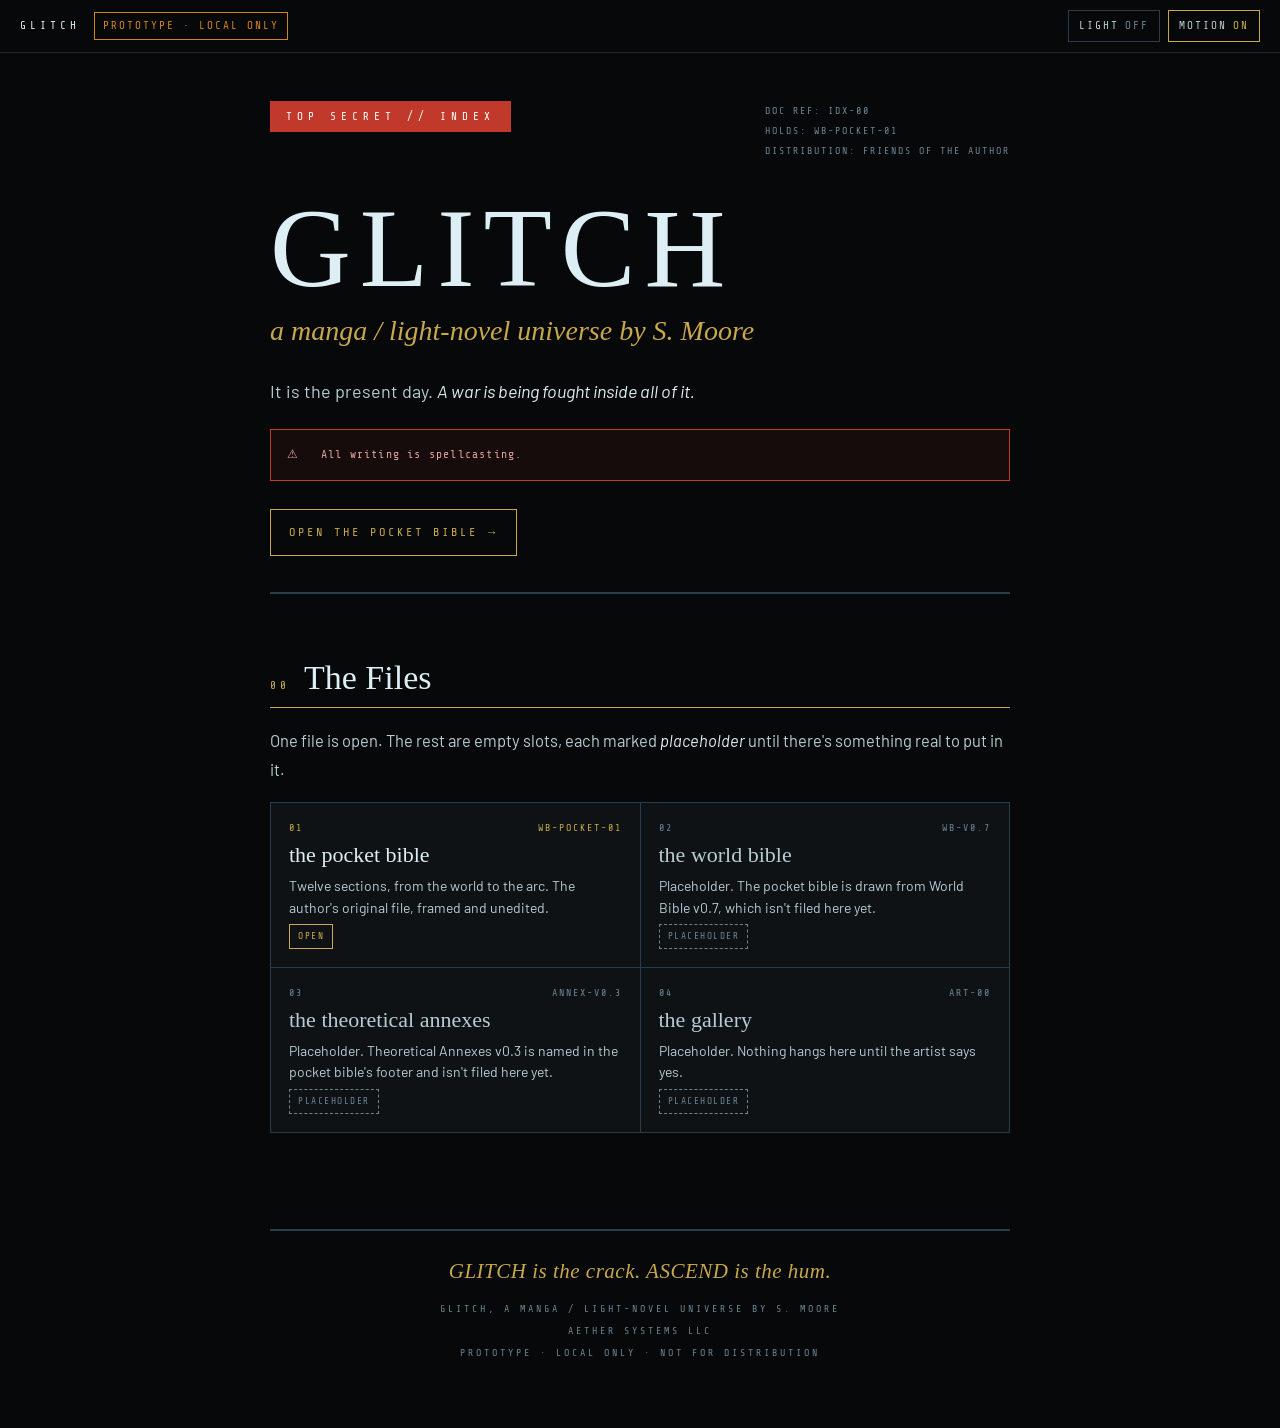
==== index.html @ b1cb136a "Add the landing page and the reader frame A static site with no build step: a dossier-style landing " ====
<!doctype html>
<html lang="en" data-theme="dark">
<head>
<meta charset="utf-8">
<meta name="viewport" content="width=device-width, initial-scale=1, viewport-fit=cover">
<!-- prototype: keep out of search engines until the author says otherwise -->
<meta name="robots" content="noindex, nofollow">
<title>GLITCH</title>
<meta name="description" content="GLITCH, a manga / light-novel universe by S. Moore. Prototype, local only.">
<meta name="author" content="S. Moore">
<meta name="theme-color" content="#060809">
<link rel="icon" type="image/svg+xml" href="assets/icon.svg">
<script src="assets/js/boot.js"></script>
<link rel="preconnect" href="https://fonts.googleapis.com">
<link rel="preconnect" href="https://fonts.gstatic.com" crossorigin>
<link rel="stylesheet" href="https://fonts.googleapis.com/css2?family=Share+Tech+Mono&family=IM+Fell+English:ital@0;1&family=Barlow:wght@300;400;500;600&display=swap">
<link rel="stylesheet" href="assets/css/site.css">
<script type="module" src="assets/js/settings.js"></script>
<script type="module" src="assets/js/shelf.js"></script>
</head>
<body>
<a class="skip" href="#files-section">skip to the files</a>

<header class="bar">
  <span class="bar-home">GLITCH</span>
  <span class="stamp">prototype · local only</span>
  <div class="bar-end">
    <button type="button" class="switch" data-setting="theme" aria-pressed="false">light <span class="state" aria-hidden="true">off</span></button>
    <button type="button" class="switch" data-setting="motion" aria-pressed="true">motion <span class="state" aria-hidden="true">on</span></button>
  </div>
</header>

<main class="wrap" id="main">

  <div class="cover">
    <div class="cover-top">
      <div class="band">Top Secret // Index</div>
      <div class="meta">Doc ref: IDX-00<br>Holds: WB-POCKET-01<br>Distribution: friends of the author</div>
    </div>
    <h1 class="glitch">GLITCH<span class="ghost a" aria-hidden="true">GLITCH</span><span class="ghost b" aria-hidden="true">GLITCH</span></h1>
    <p class="byline">a manga / light-novel universe by S. Moore</p>
    <p class="lede">It is the present day. <em>A war is being fought inside all of it.</em></p>
    <p class="warn">⚠ &nbsp; All writing is spellcasting.</p>
    <a class="door" href="pocket-bible/">open the pocket bible <span aria-hidden="true">→</span></a>
  </div>

  <section id="files-section" style="--c:var(--gold)" aria-labelledby="files-heading">
    <div class="head"><span class="num">00</span><h2 id="files-heading">The Files</h2></div>
    <p>One file is open. The rest are empty slots, each marked <em>placeholder</em> until there's something real to put in it.</p>
    <ol class="files" id="files">
      <!-- fallback if content/shelf.json can't load; shelf.js replaces this with the full shelf -->
      <li class="file is-open" style="--c:var(--gold)">
        <a class="file-inner" href="pocket-bible/">
          <span class="file-top"><span class="file-num">01</span><span class="file-ref">WB-POCKET-01</span></span>
          <span class="file-title">the pocket bible</span>
          <span class="file-note">Twelve sections, from the world to the arc. The author's original file, framed and unedited.</span>
          <span class="chip">open</span>
        </a>
      </li>
    </ol>
    <p class="shelf-note" id="files-note" hidden>The rest of the shelf lives in content/shelf.json and needs the local server to load. See the README.</p>
  </section>

</main>

<footer>
  <p class="last">GLITCH is the crack. ASCEND is the hum.</p>
  GLITCH, a manga / light-novel universe by S. Moore<br>
  Aether Systems LLC<br>
  prototype · local only · not for distribution
</footer>
</body>
</html>
---- assets/css/site.css ----
/* GLITCH: site styles.
   Palette and type come from the pocket bible (originals/glitch-pocket-bible.html), not invented.
   Dark is her palette exactly. Light ("the printout") is the same hues darkened until every text
   color passes WCAG AA on paper. Contrast table: ARCHITECTURE.md. */

:root {
  --bg:#060809; --deep:#0a0d0f; --panel:#0e1215; --border:#1c2830; --border-bright:#2a3d4a;
  --text:#b8ccd4; --bright:#ddeef5; --dim:#6a8494;
  --gold:#c9a84c; --red:#c0392b; --amber:#d4821a; --cyan:#1a9e9e; --violet:#8f74bd; --rose:#c0517a; --rosegold:#d9a08a; --green:#2e8b57;
  --warn-text:#e3a39b; --warn-bg:rgba(192,57,43,.09);
  --mono:'Share Tech Mono',ui-monospace,Menlo,monospace;
  --serif:'IM Fell English',Georgia,serif;
  --sans:'Barlow',system-ui,sans-serif;
  color-scheme:dark;
}
:root[data-theme="light"] {
  --bg:#f3f0e8; --deep:#ebe7dc; --panel:#fbf9f4; --border:#ddd7ca; --border-bright:#b9b2a2;
  --text:#2b3a42; --bright:#0e1215; --dim:#56656e;
  --gold:#735a12; --red:#a8321f; --amber:#8a4f08; --cyan:#0d6666; --violet:#634a99; --rose:#963658; --rosegold:#87513d; --green:#21693f;
  --warn-text:#a8321f; --warn-bg:rgba(168,50,31,.06);
  color-scheme:light;
}

*{box-sizing:border-box;margin:0;padding:0}
html{-webkit-text-size-adjust:100%;text-size-adjust:100%}
:root[data-motion="on"]{scroll-behavior:smooth}
body{background:var(--bg);color:var(--text);font-family:var(--sans);font-size:16.5px;line-height:1.75}
a{color:inherit}
em{color:var(--bright)}
strong{color:var(--bright);font-weight:600}
:focus-visible{outline:2px solid var(--gold);outline-offset:3px}
[hidden]{display:none !important}

.skip{position:absolute;left:-9999px;top:8px;z-index:20;background:var(--panel);color:var(--bright);border:1px solid var(--gold);padding:8px 12px;font-family:var(--mono);font-size:12px;letter-spacing:1px}
.skip:focus{left:16px}

/* ---- the bar (top of every page) ---- */
.bar{position:sticky;top:0;z-index:10;display:flex;align-items:center;flex-wrap:wrap;gap:8px 14px;padding:10px 20px;background:var(--bg);border-bottom:1px solid var(--border);font-family:var(--mono);font-size:11px;letter-spacing:2px;text-transform:uppercase;color:var(--dim)}
.bar-home{color:var(--bright);text-decoration:none;letter-spacing:4px;padding:4px 0}
.bar-home:hover{color:var(--gold)}
.bar-title{color:var(--text);letter-spacing:2px}
.bar-title .ref{color:var(--dim);margin-left:6px}
.bar-title .sep{color:var(--dim);margin-right:6px}
.stamp{color:var(--amber);border:1px solid currentColor;padding:3px 8px;white-space:nowrap}
.bar-end{margin-left:auto;display:flex;align-items:center;gap:8px;flex-wrap:wrap}
.switch,.bar-link{font:inherit;letter-spacing:inherit;text-transform:inherit;color:var(--text);background:transparent;border:1px solid var(--border-bright);padding:5px 10px;min-height:32px;display:inline-flex;align-items:center;gap:6px;cursor:pointer;text-decoration:none;white-space:nowrap}
.switch .state{color:var(--dim)}
.switch[aria-pressed="true"]{border-color:var(--gold)}
.switch[aria-pressed="true"] .state{color:var(--gold)}
.switch:hover,.bar-link:hover{color:var(--gold);border-color:var(--gold)}

/* ---- landing ---- */
.wrap{max-width:780px;margin:0 auto;padding:0 20px 96px;display:flex;flex-direction:column;gap:64px}

.cover{padding-top:48px;border-bottom:2px solid var(--border-bright);padding-bottom:36px}
.cover-top{display:flex;justify-content:space-between;gap:16px;flex-wrap:wrap;align-items:flex-start;margin-bottom:34px}
.band{background:var(--red);color:#fff;font-family:var(--mono);font-size:11px;letter-spacing:5px;padding:6px 16px;text-transform:uppercase}
.meta{font-family:var(--mono);font-size:10px;letter-spacing:2px;color:var(--dim);text-transform:uppercase;line-height:2}
h1{font-family:var(--serif);font-weight:400;font-size:clamp(56px,15vw,112px);letter-spacing:.08em;color:var(--bright);line-height:.95}
.byline{font-family:var(--serif);font-style:italic;font-size:clamp(20px,4vw,28px);color:var(--gold);margin-top:12px;line-height:1.3}
.lede{margin-top:26px;font-size:18px;max-width:62ch}
.warn{margin-top:22px;border:1px solid var(--red);background:var(--warn-bg);color:var(--warn-text);font-family:var(--mono);font-size:11.5px;letter-spacing:1.2px;padding:14px 16px;line-height:1.9}
.door{display:inline-flex;align-items:center;gap:10px;margin-top:28px;font-family:var(--mono);font-size:12px;letter-spacing:3px;text-transform:uppercase;color:var(--gold);border:1px solid var(--gold);padding:12px 18px;text-decoration:none}
.door:hover{background:var(--gold);color:var(--bg)}

/* the wordmark glitch: two offset copies that flicker for a beat every ~7s. off when motion is off. */
.glitch{position:relative;display:inline-block}
.glitch .ghost{position:absolute;inset:0;opacity:0;pointer-events:none;user-select:none}
:root[data-motion="on"] .glitch .ghost.a{color:var(--cyan);animation:glitch-a 7s steps(1,end) infinite}
:root[data-motion="on"] .glitch .ghost.b{color:var(--rose);animation:glitch-b 7s steps(1,end) infinite}
@keyframes glitch-a{
  0%,90%,100%{opacity:0;transform:none;clip-path:inset(0 0 0 0)}
  91%{opacity:.85;transform:translate(-3px,1px);clip-path:inset(12% 0 58% 0)}
  93%{opacity:.85;transform:translate(2px,0);clip-path:inset(62% 0 10% 0)}
  95%{opacity:0}
}
@keyframes glitch-b{
  0%,91%,100%{opacity:0;transform:none;clip-path:inset(0 0 0 0)}
  92%{opacity:.75;transform:translate(3px,-1px);clip-path:inset(40% 0 30% 0)}
  94%{opacity:.75;transform:translate(-2px,1px);clip-path:inset(5% 0 75% 0)}
  96%{opacity:0}
}

/* sections (same bones as the pocket bible's) */
section{display:flex;flex-direction:column;gap:18px;scroll-margin-top:72px}
.head{display:flex;align-items:baseline;gap:14px;flex-wrap:wrap;border-bottom:1px solid var(--c,var(--gold));padding-bottom:10px}
.num{font-family:var(--mono);font-size:11px;letter-spacing:4px;color:var(--c,var(--gold))}
.head h2{font-family:var(--serif);font-weight:400;font-size:clamp(26px,5vw,34px);color:var(--bright);line-height:1.15}

/* the shelf of files */
/* borders live on the cells (not a gap over a colored background), so a short last row leaves clean page, not a slab */
.files{list-style:none;display:grid;grid-template-columns:repeat(auto-fill,minmax(min(100%,280px),1fr));border-top:1px solid var(--border-bright);border-left:1px solid var(--border-bright)}
.file{background:var(--panel);display:flex;border-right:1px solid var(--border-bright);border-bottom:1px solid var(--border-bright)}
.file-inner{display:flex;flex-direction:column;gap:6px;padding:16px 18px 18px;width:100%;color:inherit;text-decoration:none}
.file-top{display:flex;justify-content:space-between;gap:10px;font-family:var(--mono);font-size:10px;letter-spacing:2px;text-transform:uppercase;color:var(--c,var(--gold))}
.file-title{font-family:var(--serif);font-size:22px;line-height:1.2;color:var(--bright)}
.file-note{font-size:14px;line-height:1.55}
.chip{align-self:flex-start;margin-top:auto;font-family:var(--mono);font-size:9.5px;letter-spacing:1.5px;text-transform:uppercase;border:1px solid var(--c,var(--gold));color:var(--c,var(--gold));padding:3px 8px}
.file.is-open .file-inner:hover{background:var(--deep)}
.file.is-open .file-inner:hover .file-title{color:var(--c,var(--gold))}
.file.is-placeholder .file-title{color:var(--text)}
.file.is-placeholder .file-top,.file.is-placeholder .chip{color:var(--dim)}
.file.is-placeholder .chip{border-style:dashed;border-color:var(--dim)}
.shelf-note{font-family:var(--mono);font-size:11px;letter-spacing:1px;color:var(--dim)}

footer{max-width:740px;width:calc(100% - 40px);margin:0 auto;padding:26px 0 64px;border-top:2px solid var(--border-bright);text-align:center;font-family:var(--mono);font-size:10px;letter-spacing:3px;color:var(--dim);text-transform:uppercase;line-height:2.2}
footer .last{font-family:var(--serif);font-style:italic;text-transform:none;letter-spacing:.5px;font-size:21px;color:var(--gold);margin-bottom:12px;line-height:1.4}

/* ---- the reader (a frame around one of her originals) ---- */
body.reader{height:100vh;height:100dvh;display:flex;flex-direction:column;overflow:hidden}
body.reader .bar{position:static;flex:0 0 auto}
.reader-frame{flex:1 1 auto;min-height:0;width:100%;border:0;display:block;background:#060809}

/* ---- motion off: nothing moves, nothing eases ---- */
:root[data-motion="on"] .door,
:root[data-motion="on"] .switch,
:root[data-motion="on"] .bar-link,
:root[data-motion="on"] .file-inner{transition:background-color .2s,color .2s,border-color .2s}

@media (max-width:520px){
  .bar{padding:8px 16px;gap:8px 10px}
  .wrap{padding:0 16px 80px}
  footer{width:calc(100% - 32px)}
  .bar-title .ref{display:none}
}
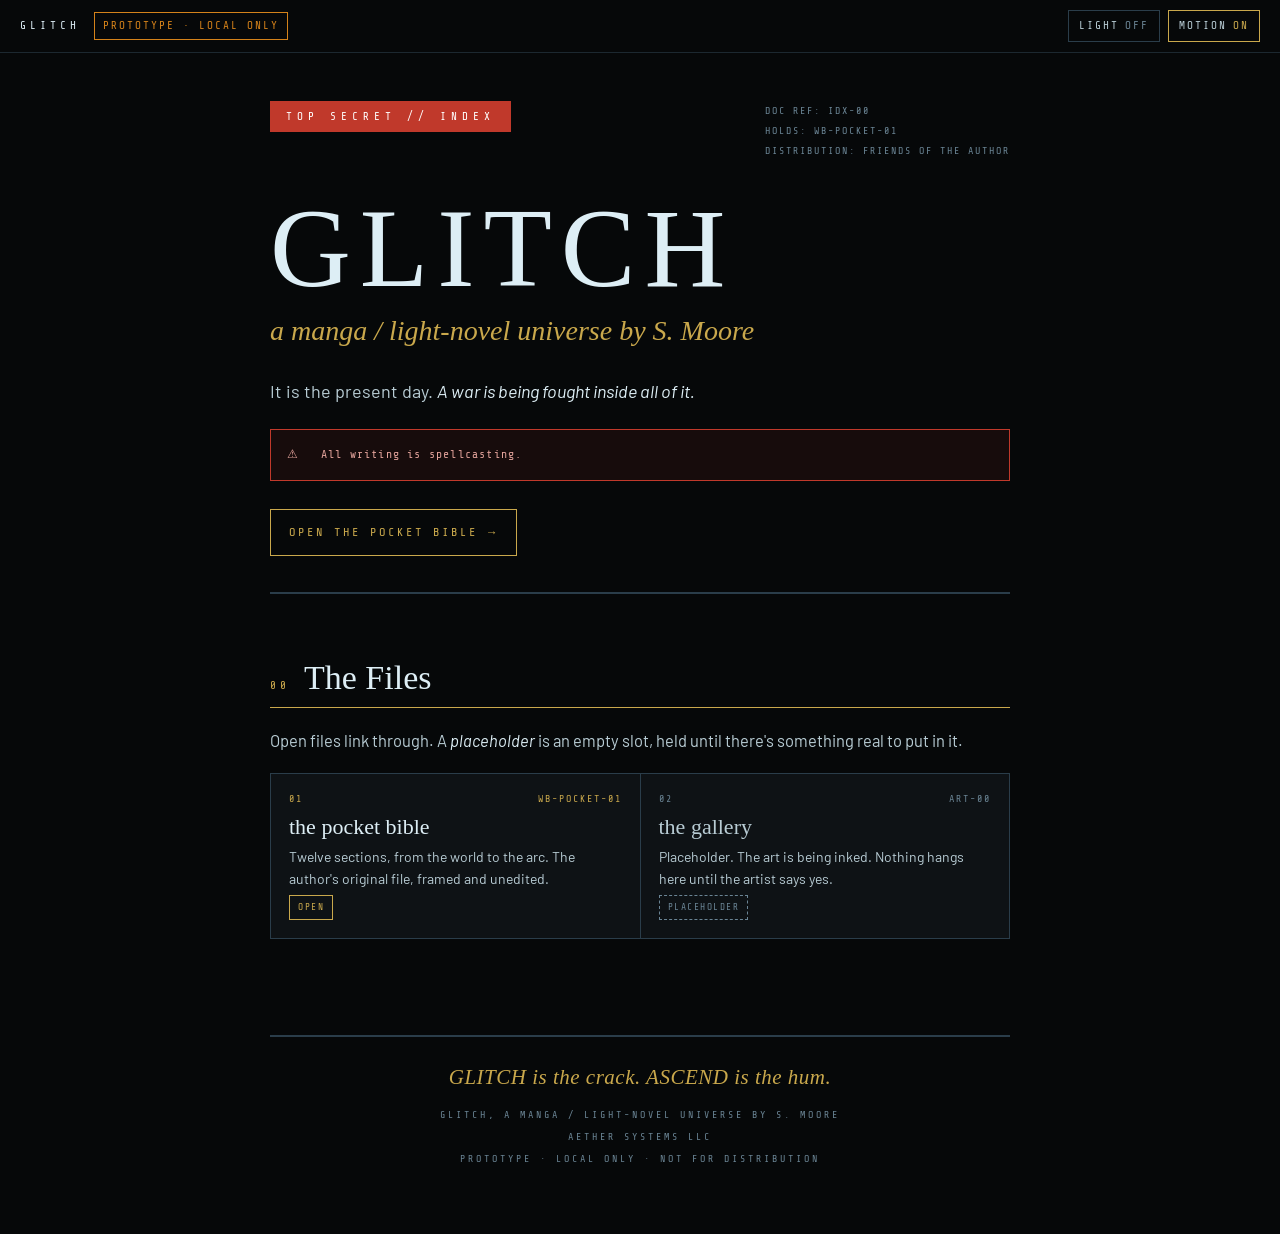
==== commit c12cf4ac: "Trim the shelf to the pocket bible and the gallery; add the art drop box the author confirmed the po" ====
--- a/index.html
+++ b/index.html
@@ -46,7 +46,7 @@
 
   <section id="files-section" style="--c:var(--gold)" aria-labelledby="files-heading">
     <div class="head"><span class="num">00</span><h2 id="files-heading">The Files</h2></div>
-    <p>One file is open. The rest are empty slots, each marked <em>placeholder</em> until there's something real to put in it.</p>
+    <p>Open files link through. A <em>placeholder</em> is an empty slot, held until there's something real to put in it.</p>
     <ol class="files" id="files">
       <!-- fallback if content/shelf.json can't load; shelf.js replaces this with the full shelf -->
       <li class="file is-open" style="--c:var(--gold)">
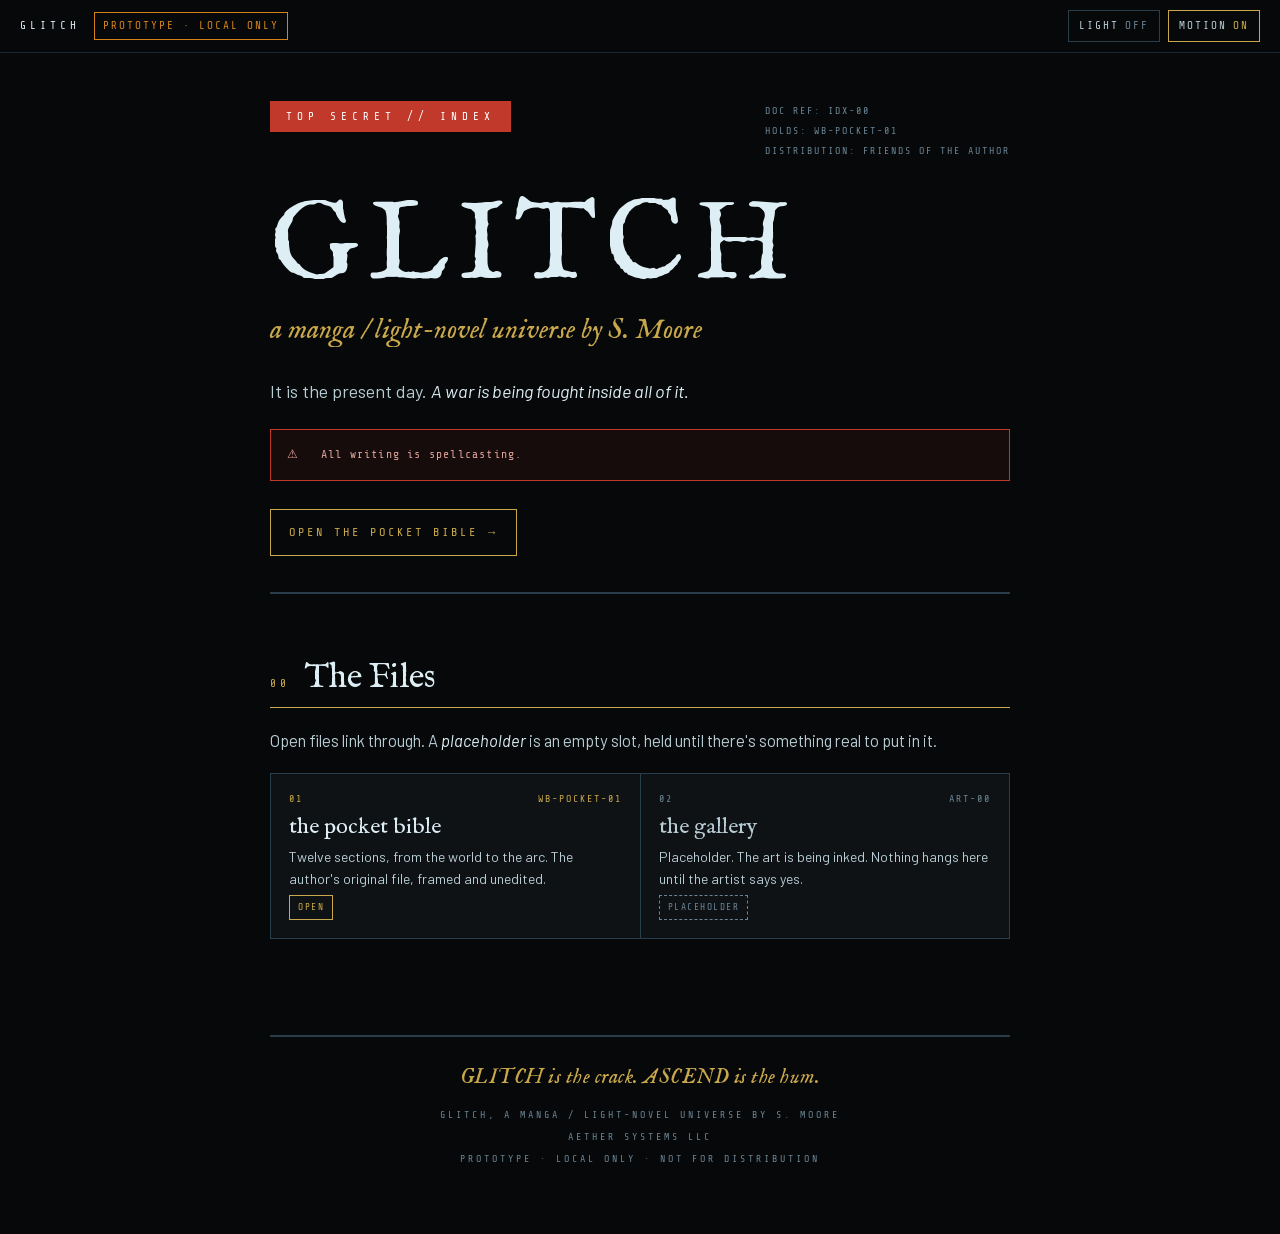
==== commit 5eeee581: "Save the fonts locally, re-stamp the light band, and file her answers The site's fonts now ship in a" ====
--- a/index.html
+++ b/index.html
@@ -11,9 +11,7 @@
 <meta name="theme-color" content="#060809">
 <link rel="icon" type="image/svg+xml" href="assets/icon.svg">
 <script src="assets/js/boot.js"></script>
-<link rel="preconnect" href="https://fonts.googleapis.com">
-<link rel="preconnect" href="https://fonts.gstatic.com" crossorigin>
-<link rel="stylesheet" href="https://fonts.googleapis.com/css2?family=Share+Tech+Mono&family=IM+Fell+English:ital@0;1&family=Barlow:wght@300;400;500;600&display=swap">
+<link rel="preload" href="assets/fonts/im-fell-english-400.woff2" as="font" type="font/woff2" crossorigin>
 <link rel="stylesheet" href="assets/css/site.css">
 <script type="module" src="assets/js/settings.js"></script>
 <script type="module" src="assets/js/shelf.js"></script>
@@ -34,7 +32,7 @@
 
   <div class="cover">
     <div class="cover-top">
-      <div class="band">Top Secret // Index</div>
+      <div class="band"><span class="when-dark">Top Secret // Index</span><span class="when-light">Declassified // Printout</span></div>
       <div class="meta">Doc ref: IDX-00<br>Holds: WB-POCKET-01<br>Distribution: friends of the author</div>
     </div>
     <h1 class="glitch">GLITCH<span class="ghost a" aria-hidden="true">GLITCH</span><span class="ghost b" aria-hidden="true">GLITCH</span></h1>
--- a/assets/css/site.css
+++ b/assets/css/site.css
@@ -2,6 +2,15 @@
    Palette and type come from the pocket bible (originals/glitch-pocket-bible.html), not invented.
    Dark is her palette exactly. Light ("the printout") is the same hues darkened until every text
    color passes WCAG AA on paper. Contrast table: ARCHITECTURE.md. */
+
+/* fonts: saved in the repo (assets/fonts/, SIL Open Font License 1.1, licenses alongside), so the site makes no outside requests.
+   Barlow + IM Fell English are Google's latin subsets. Share Tech Mono is the full, unmodified file because its license reserves the name 'Share'. */
+@font-face{font-family:'Barlow';font-style:normal;font-weight:400;font-display:swap;src:url(../fonts/barlow-400.woff2) format('woff2');unicode-range:U+0000-00FF, U+0131, U+0152-0153, U+02BB-02BC, U+02C6, U+02DA, U+02DC, U+0304, U+0308, U+0329, U+2000-206F, U+20AC, U+2122, U+2191, U+2193, U+2212, U+2215, U+FEFF, U+FFFD}
+@font-face{font-family:'Barlow';font-style:italic;font-weight:400;font-display:swap;src:url(../fonts/barlow-400-italic.woff2) format('woff2');unicode-range:U+0000-00FF, U+0131, U+0152-0153, U+02BB-02BC, U+02C6, U+02DA, U+02DC, U+0304, U+0308, U+0329, U+2000-206F, U+20AC, U+2122, U+2191, U+2193, U+2212, U+2215, U+FEFF, U+FFFD}
+@font-face{font-family:'Barlow';font-style:normal;font-weight:600;font-display:swap;src:url(../fonts/barlow-600.woff2) format('woff2');unicode-range:U+0000-00FF, U+0131, U+0152-0153, U+02BB-02BC, U+02C6, U+02DA, U+02DC, U+0304, U+0308, U+0329, U+2000-206F, U+20AC, U+2122, U+2191, U+2193, U+2212, U+2215, U+FEFF, U+FFFD}
+@font-face{font-family:'IM Fell English';font-style:normal;font-weight:400;font-display:swap;src:url(../fonts/im-fell-english-400.woff2) format('woff2');unicode-range:U+0000-00FF, U+0131, U+0152-0153, U+02BB-02BC, U+02C6, U+02DA, U+02DC, U+0304, U+0308, U+0329, U+2000-206F, U+20AC, U+2122, U+2191, U+2193, U+2212, U+2215, U+FEFF, U+FFFD}
+@font-face{font-family:'IM Fell English';font-style:italic;font-weight:400;font-display:swap;src:url(../fonts/im-fell-english-400-italic.woff2) format('woff2');unicode-range:U+0000-00FF, U+0131, U+0152-0153, U+02BB-02BC, U+02C6, U+02DA, U+02DC, U+0304, U+0308, U+0329, U+2000-206F, U+20AC, U+2122, U+2191, U+2193, U+2212, U+2215, U+FEFF, U+FFFD}
+@font-face{font-family:'Share Tech Mono';font-style:normal;font-weight:400;font-display:swap;src:url(../fonts/ShareTechMono-Regular.ttf) format('truetype')}
 
 :root {
   --bg:#060809; --deep:#0a0d0f; --panel:#0e1215; --border:#1c2830; --border-bright:#2a3d4a;
@@ -55,6 +64,8 @@
 .cover{padding-top:48px;border-bottom:2px solid var(--border-bright);padding-bottom:36px}
 .cover-top{display:flex;justify-content:space-between;gap:16px;flex-wrap:wrap;align-items:flex-start;margin-bottom:34px}
 .band{background:var(--red);color:#fff;font-family:var(--mono);font-size:11px;letter-spacing:5px;padding:6px 16px;text-transform:uppercase}
+/* the printout is the declassified copy: light mode re-stamps the band */
+:root[data-theme="light"] .when-dark,:root:not([data-theme="light"]) .when-light{display:none}
 .meta{font-family:var(--mono);font-size:10px;letter-spacing:2px;color:var(--dim);text-transform:uppercase;line-height:2}
 h1{font-family:var(--serif);font-weight:400;font-size:clamp(56px,15vw,112px);letter-spacing:.08em;color:var(--bright);line-height:.95}
 .byline{font-family:var(--serif);font-style:italic;font-size:clamp(20px,4vw,28px);color:var(--gold);margin-top:12px;line-height:1.3}
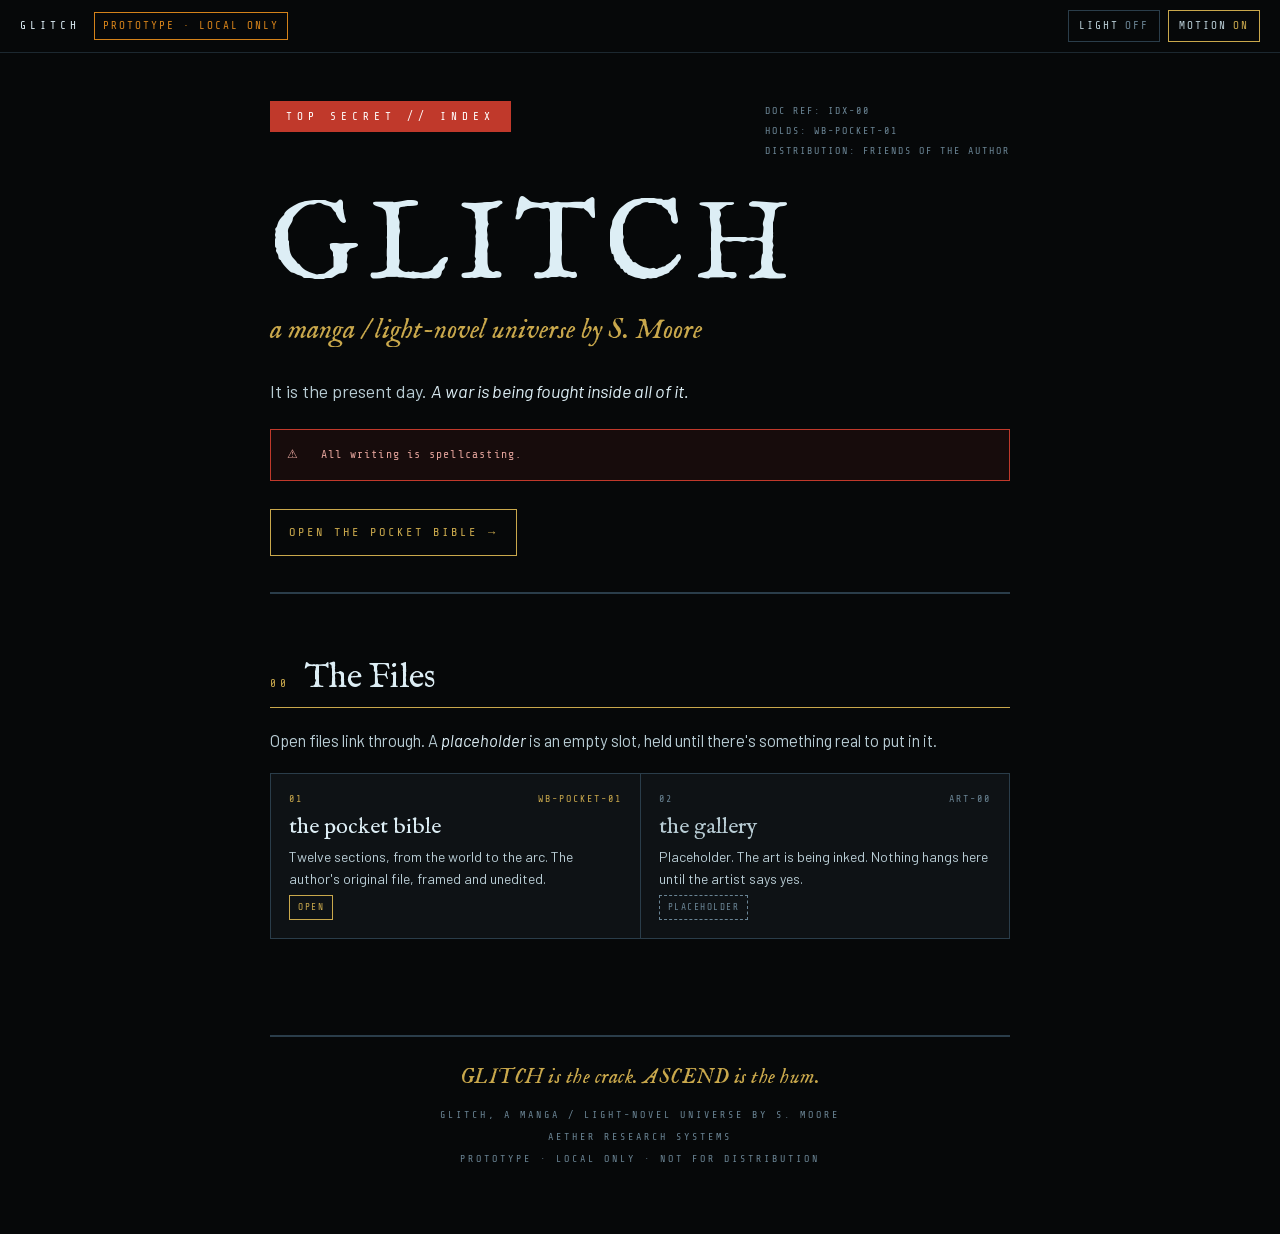
==== commit 5dc086c5: "Use the byline nod: S. Moore, Aether Research Systems The site's pages and metadata now carry the au" ====
--- a/index.html
+++ b/index.html
@@ -64,7 +64,7 @@
 <footer>
   <p class="last">GLITCH is the crack. ASCEND is the hum.</p>
   GLITCH, a manga / light-novel universe by S. Moore<br>
-  Aether Systems LLC<br>
+  Aether Research Systems<br>
   prototype · local only · not for distribution
 </footer>
 </body>
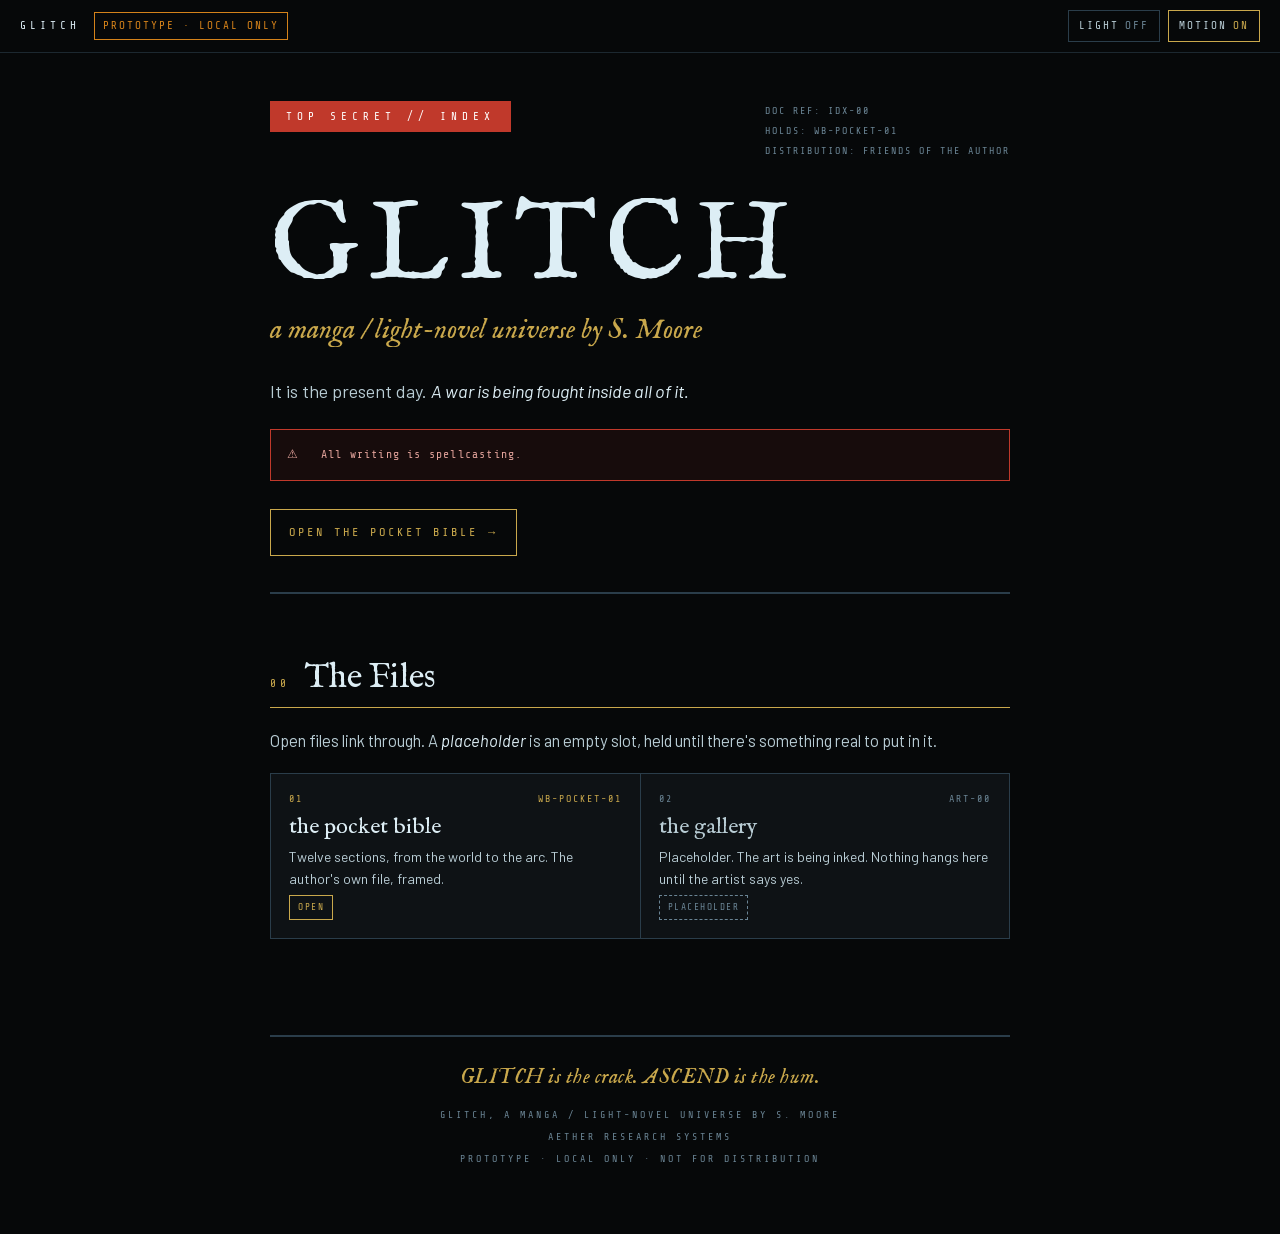
==== commit c63f7943: "Frame an edition of the pocket bible that carries the byline nod editions/glitch-pocket-bible.html i" ====
--- a/index.html
+++ b/index.html
@@ -51,7 +51,7 @@
         <a class="file-inner" href="pocket-bible/">
           <span class="file-top"><span class="file-num">01</span><span class="file-ref">WB-POCKET-01</span></span>
           <span class="file-title">the pocket bible</span>
-          <span class="file-note">Twelve sections, from the world to the arc. The author's original file, framed and unedited.</span>
+          <span class="file-note">Twelve sections, from the world to the arc. The author's own file, framed.</span>
           <span class="chip">open</span>
         </a>
       </li>
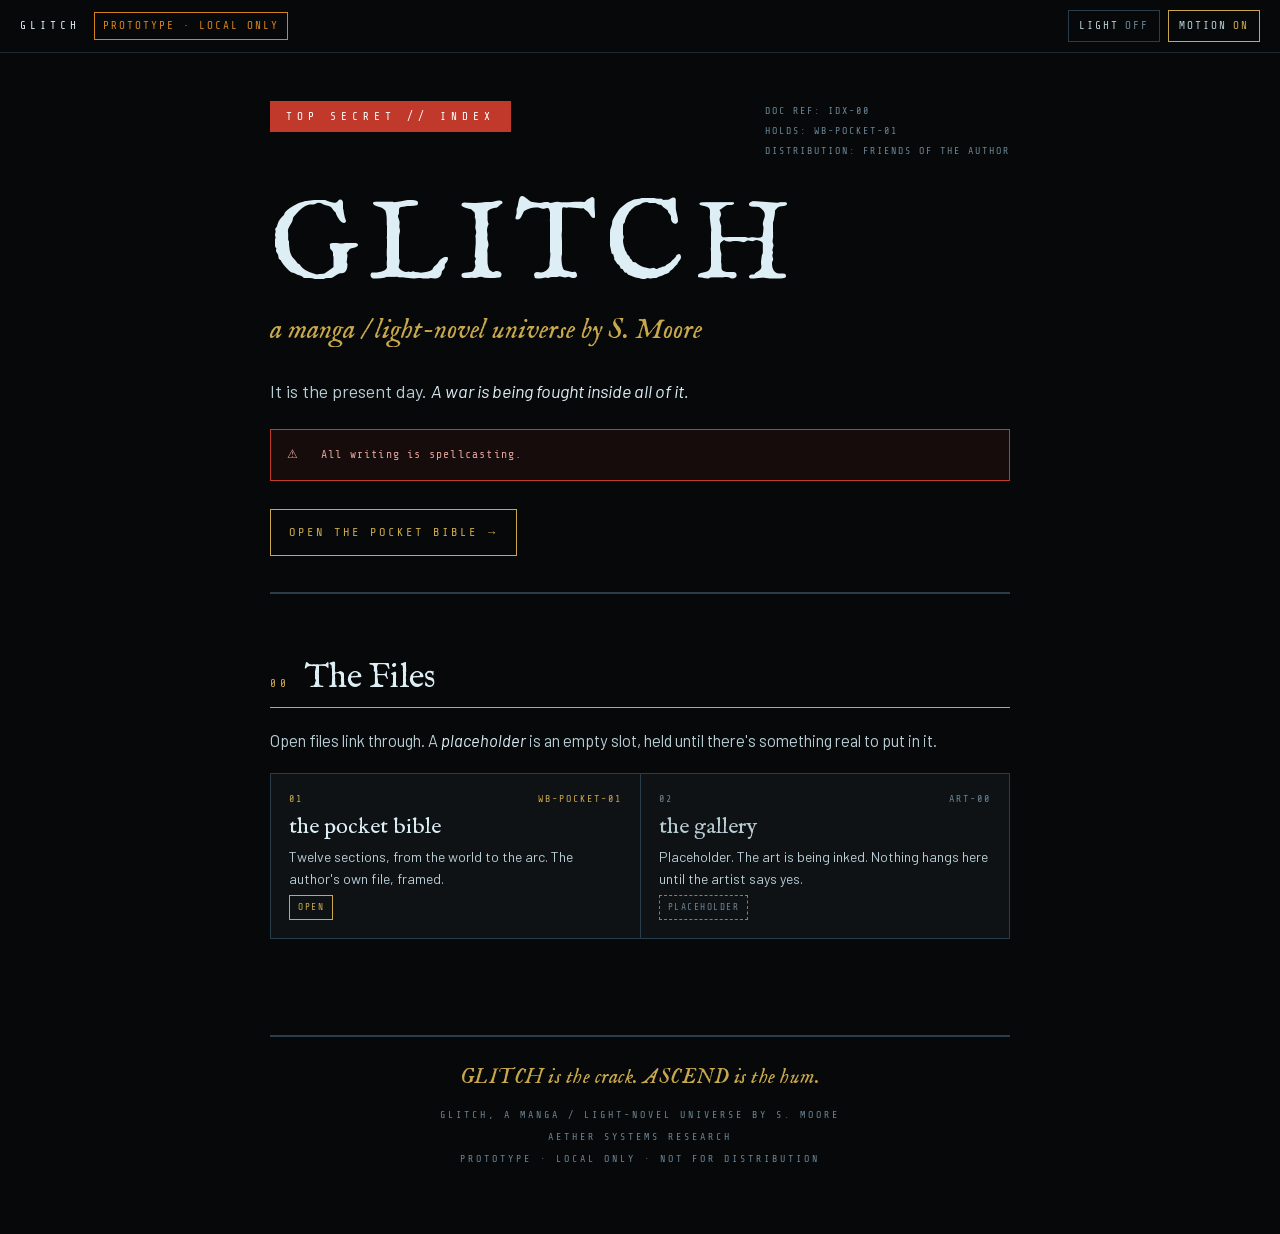
==== commit 5c5827fc: "Match the imprint to the live site: Aether Systems Research The author chose to match aethersystems." ====
--- a/index.html
+++ b/index.html
@@ -64,7 +64,7 @@
 <footer>
   <p class="last">GLITCH is the crack. ASCEND is the hum.</p>
   GLITCH, a manga / light-novel universe by S. Moore<br>
-  Aether Research Systems<br>
+  Aether Systems Research<br>
   prototype · local only · not for distribution
 </footer>
 </body>
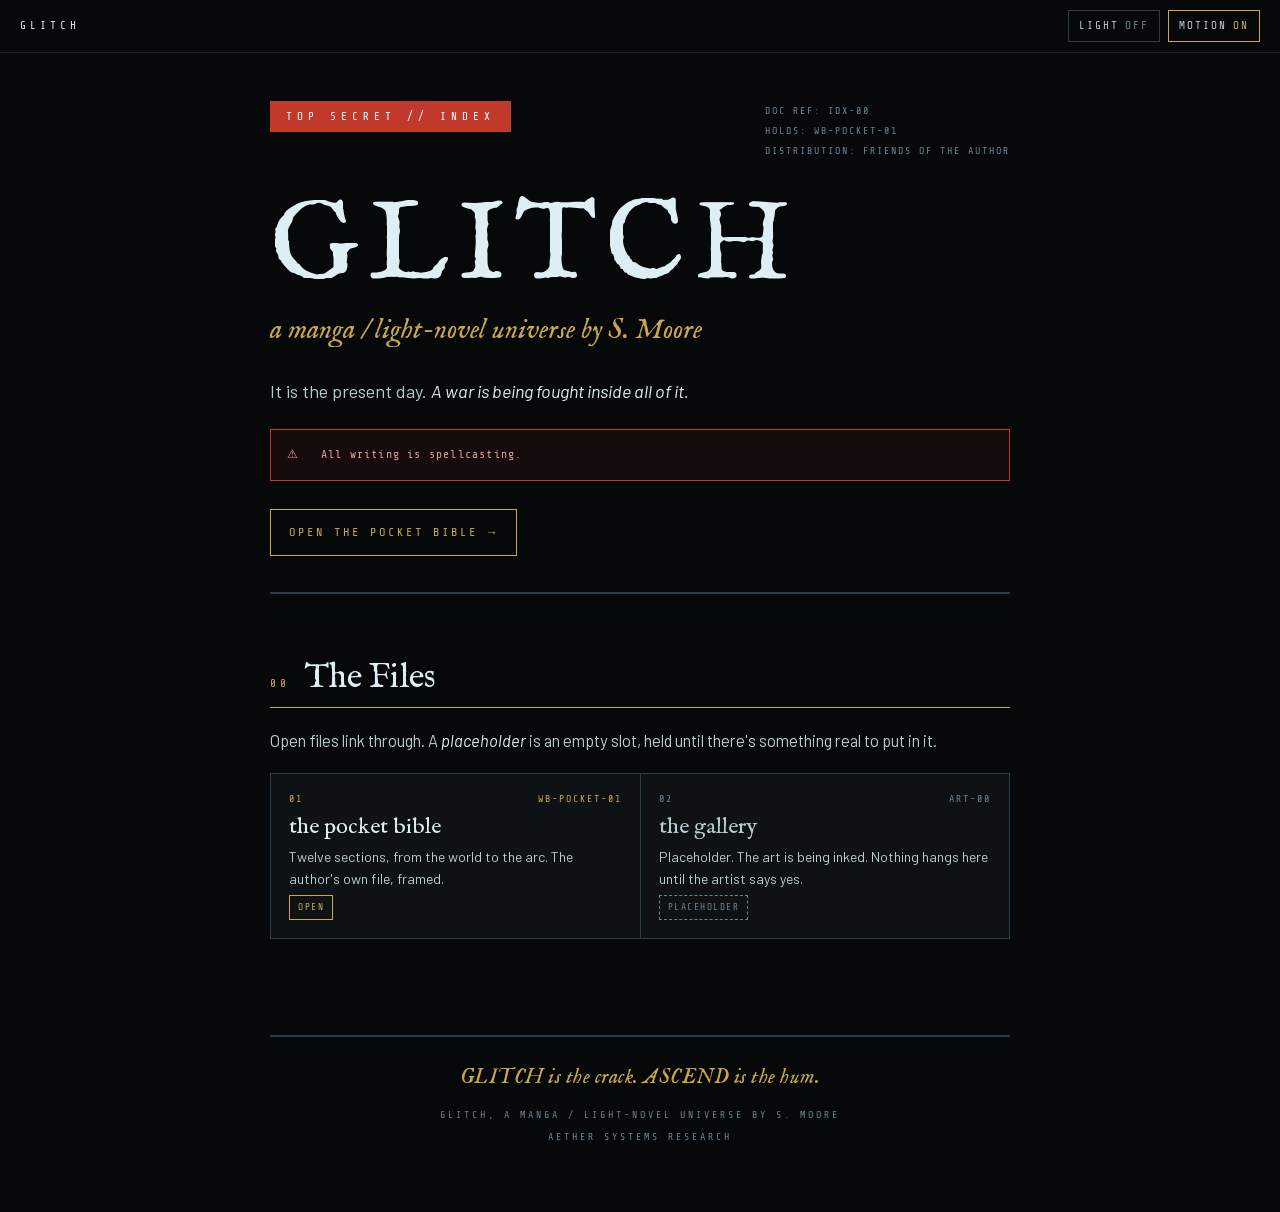
==== commit 10d12c01: "Go live: lift noindex and the prototype stamp The author said yes to a live site, so the robots noin" ====
--- a/index.html
+++ b/index.html
@@ -3,10 +3,8 @@
 <head>
 <meta charset="utf-8">
 <meta name="viewport" content="width=device-width, initial-scale=1, viewport-fit=cover">
-<!-- prototype: keep out of search engines until the author says otherwise -->
-<meta name="robots" content="noindex, nofollow">
 <title>GLITCH</title>
-<meta name="description" content="GLITCH, a manga / light-novel universe by S. Moore. Prototype, local only.">
+<meta name="description" content="GLITCH, a manga / light-novel universe by S. Moore.">
 <meta name="author" content="S. Moore">
 <meta name="theme-color" content="#060809">
 <link rel="icon" type="image/svg+xml" href="assets/icon.svg">
@@ -21,7 +19,6 @@
 
 <header class="bar">
   <span class="bar-home">GLITCH</span>
-  <span class="stamp">prototype · local only</span>
   <div class="bar-end">
     <button type="button" class="switch" data-setting="theme" aria-pressed="false">light <span class="state" aria-hidden="true">off</span></button>
     <button type="button" class="switch" data-setting="motion" aria-pressed="true">motion <span class="state" aria-hidden="true">on</span></button>
@@ -64,8 +61,7 @@
 <footer>
   <p class="last">GLITCH is the crack. ASCEND is the hum.</p>
   GLITCH, a manga / light-novel universe by S. Moore<br>
-  Aether Systems Research<br>
-  prototype · local only · not for distribution
+  Aether Systems Research
 </footer>
 </body>
 </html>
--- a/assets/css/site.css
+++ b/assets/css/site.css
@@ -1,5 +1,5 @@
 /* GLITCH: site styles.
-   Palette and type come from the pocket bible (originals/glitch-pocket-bible.html), not invented.
+   Palette and type come from the pocket bible (editions/glitch-pocket-bible.html), not invented.
    Dark is her palette exactly. Light ("the printout") is the same hues darkened until every text
    color passes WCAG AA on paper. Contrast table: ARCHITECTURE.md. */
 
@@ -50,7 +50,6 @@
 .bar-title{color:var(--text);letter-spacing:2px}
 .bar-title .ref{color:var(--dim);margin-left:6px}
 .bar-title .sep{color:var(--dim);margin-right:6px}
-.stamp{color:var(--amber);border:1px solid currentColor;padding:3px 8px;white-space:nowrap}
 .bar-end{margin-left:auto;display:flex;align-items:center;gap:8px;flex-wrap:wrap}
 .switch,.bar-link{font:inherit;letter-spacing:inherit;text-transform:inherit;color:var(--text);background:transparent;border:1px solid var(--border-bright);padding:5px 10px;min-height:32px;display:inline-flex;align-items:center;gap:6px;cursor:pointer;text-decoration:none;white-space:nowrap}
 .switch .state{color:var(--dim)}
